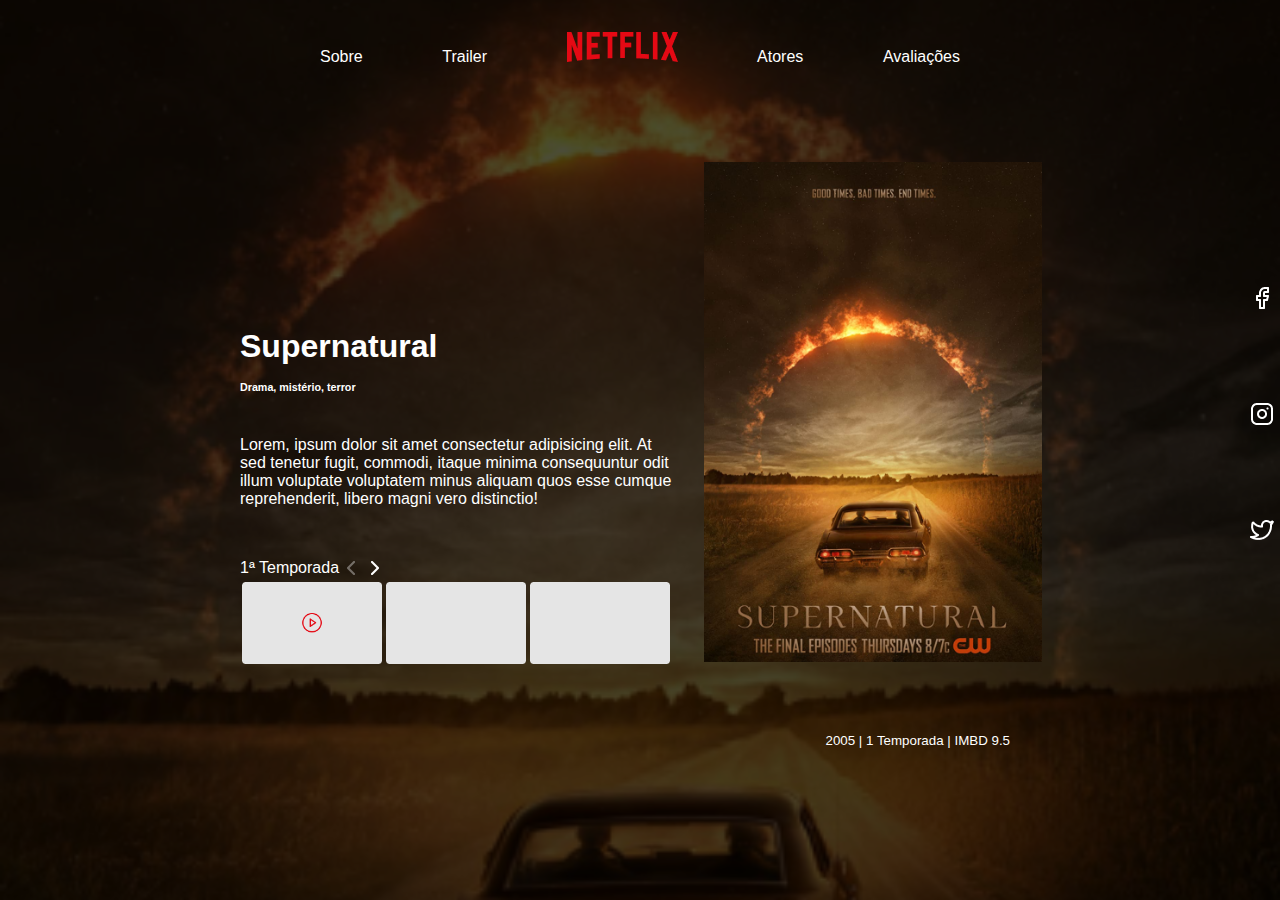
==== index.html @ bbbe7a8f "Execução do exercício 01" ====
<!DOCTYPE html>
<html lang="pt-br">
<head>
    <meta charset="UTF-8">
    <meta name="viewport" content="width=device-width, initial-scale=1.0">
    <title>Página do NETFLIX - Exercício M2S04</title>
    <link rel="stylesheet" href="styles.css">
</head>
<body>
    <div class="container"> 
        <div class="menu">
            <ul>
                <li>Sobre</li>
                <li>Trailer</li>
                <li><img alt="Netflix logo" src="./image/netflix_logo.png"></li>
                <li>Atores</li>
                <li>Avaliações</li>
            </ul>
        </div>
        <div class="content">
            <div class="info">
                <div>
                    <h1>Supernatural</h1>
                    <h6>Drama, mistério, terror</h6>
                    <span>Lorem, ipsum dolor sit amet consectetur adipisicing elit. At sed tenetur fugit, commodi, itaque minima consequuntur odit illum voluptate voluptatem minus aliquam quos esse cumque reprehenderit, libero magni vero distinctio!</span>
                </div>
                <div class="temporadas">
                    <span>1ª Temporada</span>
                    <img src="./image/chevron-left.png">
                    <img src="./image/chevron-right.png">
                </div>
                <div class="episodios">
                    <img class="telas" src="./image/ep2.png">
                    <img class="telas" src="./image/ep1.png">
                    <img class="telas" src="./image/ep1.png">


                </div>
            </div>
            <div class="image"><img style="height: 500px;" src="./image/poster.png" alt="Poster do filme"></div>
            <div class="social">
                <img src="./image/facebook.png" alt="">
                <img src="./image/instagram.png" alt="">
                <img src="./image/twitter.png" alt="">            
            </div>
        </div>
        <div class="footer">2005 | 1 Temporada | IMBD 9.5</div>
        <div class="overlay"></div>
    </div>
</body>
</html>
---- styles.css ----
* {
    margin: 0;
    padding: 0;
    color: white;
    font-family: 'Inter', sans-serif;
 }
 .overlay {
     position: absolute;
     top: 0;
     left: 0;
     width: 100%;
     height: 100%;
     background-color: rgba(0, 0, 0, 0.7); 
     z-index: 1;
 }
 .container {
     position: relative;
     display: flex;
     flex-direction: column;
     margin: 0 auto;
     background-image: url(./image/poster.png);
     background-size: cover;
     background-position: center;
     background-attachment: fixed;
     min-height: 100vh;
     z-index: 0;
 }
 
 .menu, .content, .footer {
     position: relative;
     z-index: 2;
 }
 
 .menu ul{
     display: flex;
     flex-direction: row;
     list-style: none;
     padding: 2em 25vw;
     justify-content: space-between;
     align-items: flex-end;
     z-index: 3;
 }
 ul li {
     cursor: pointer;
 }
 .content {
     display: flex;
     flex-direction: row;
     width: 100%;
     padding-top: 4em;
     z-index: 3;
 }
 .info {
     display: flex;
     flex-direction: column;
     max-width: 450px;
     justify-content: flex-end;
     padding: 0em 2em 0em 15em;
     align-items: flex-start;
 }
 .image {
     padding-right: 11em;
 }
 .image img {
     height: 200px;
 }
 
 h1 {
     padding-bottom: 0.5em;
 }
 h6 {
     padding-bottom: 4em;
 }
 .temporadas {
     padding-top: 3em;
     display: flex;
     flex-direction: row;
     align-items: center;
 }
 .social {
     display: flex;
     flex-direction: column;
 }
 .footer {
     display: flex;
     font-size: smaller;
     align-items: flex-end;
     flex-direction: row-reverse;
     padding: 5em 30vh 5em 5em;
 }
 .social {
     display: flex;
     flex-direction: column;
     padding: 2em 2em;
     justify-content: space-evenly;
 }
 .testando {
     z-index: 3;
 }
 .episodios {
     display: flex;
     width: 100%;
     flex-direction: row;
     justify-content: space-around;
 }
 .telas {
     width: 140px;
     padding: 2px;
 }
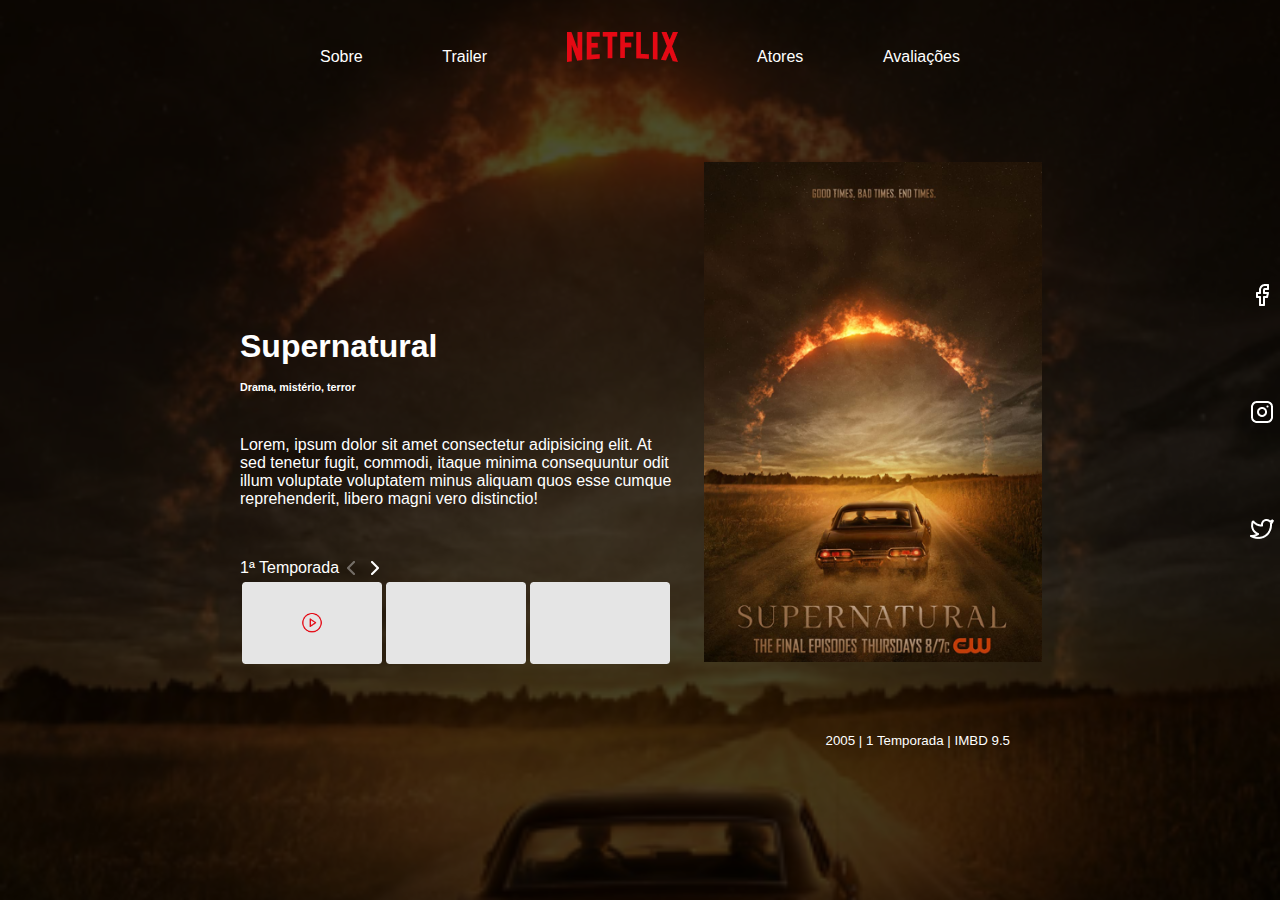
==== commit e82437fd: "Entrega do exercício 02" ====
--- a/index.html
+++ b/index.html
@@ -39,9 +39,15 @@
             </div>
             <div class="image"><img style="height: 500px;" src="./image/poster.png" alt="Poster do filme"></div>
             <div class="social">
-                <img src="./image/facebook.png" alt="">
-                <img src="./image/instagram.png" alt="">
-                <img src="./image/twitter.png" alt="">            
+                <a href="https://www.facebook.com/netflixbrasil/" target="_blank">
+                    <img src="./image/facebook.png" alt="Link para o Facebook da Netflix">
+                </a>
+                <a href="https://www.instagram.com/netflixbrasil/" target="_blank">
+                    <img src="./image/instagram.png" alt="">
+                </a>
+                <a href="https://x.com/NetflixBrasil" target="_blank">
+                    <img src="./image/twitter.png" alt="">
+                </a>
             </div>
         </div>
         <div class="footer">2005 | 1 Temporada | IMBD 9.5</div>
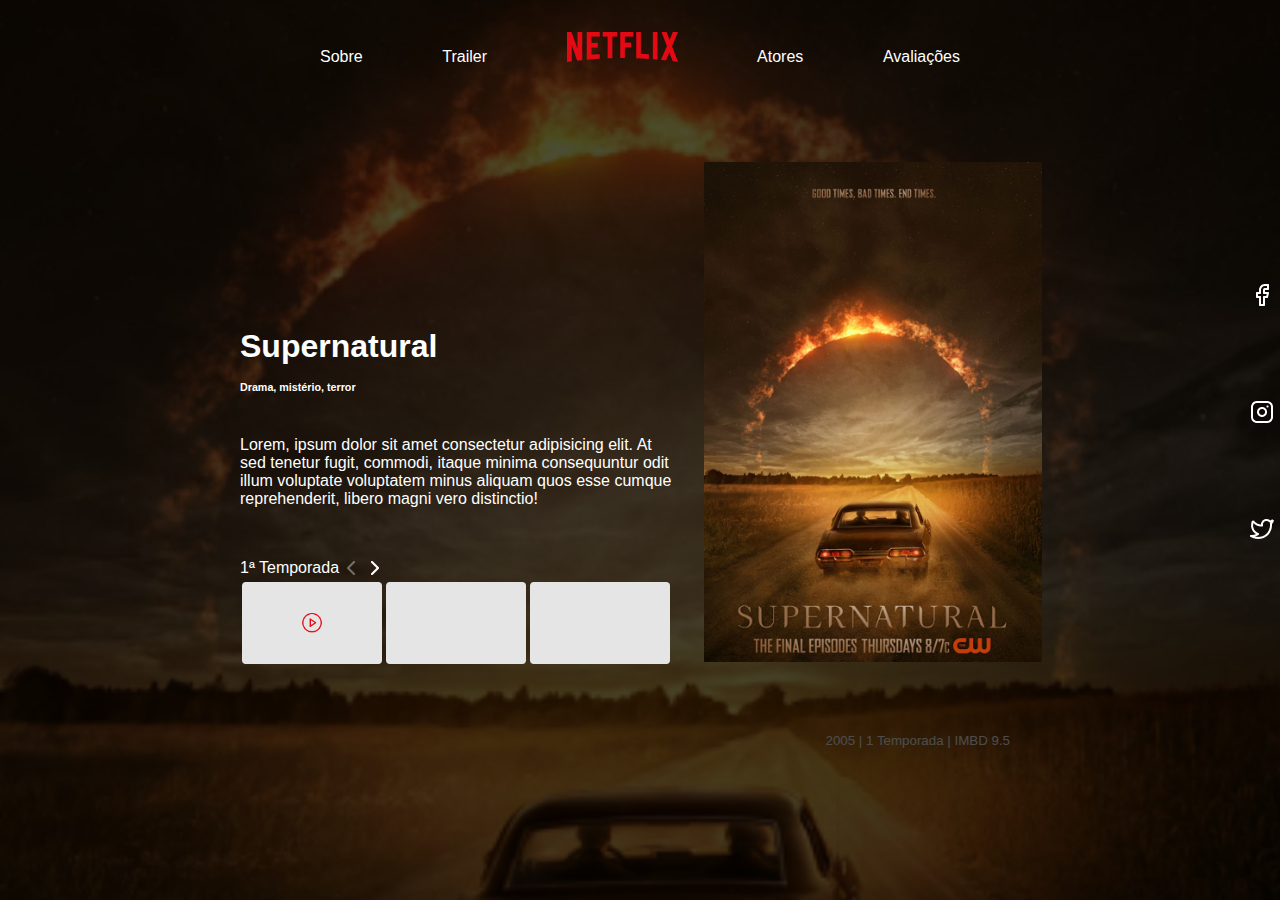
==== commit cbb2ad2a: "Resolução do exercício 03" ====
--- a/index.html
+++ b/index.html
@@ -10,11 +10,12 @@
     <div class="container"> 
         <div class="menu">
             <ul>
-                <li>Sobre</li>
-                <li>Trailer</li>
-                <li><img alt="Netflix logo" src="./image/netflix_logo.png"></li>
-                <li>Atores</li>
-                <li>Avaliações</li>
+                <li><a href="/nopage.html" target="_blank">Sobre</a></li>
+                <li><a href="/nopage.html" target="_blank">Trailer</a></li>
+                <li><a href="https://www.netflix.com/" target="_blank">
+                    <img alt="Netflix logo" src="./image/netflix_logo.png"></a></li>
+                <li><a href="/nopage.html" target="_blank">Atores</a></li>
+                <li><a href="/nopage.html" target="_blank">Avaliações</a></li>
             </ul>
         </div>
         <div class="content">
@@ -33,8 +34,6 @@
                     <img class="telas" src="./image/ep2.png">
                     <img class="telas" src="./image/ep1.png">
                     <img class="telas" src="./image/ep1.png">
-
-
                 </div>
             </div>
             <div class="image"><img style="height: 500px;" src="./image/poster.png" alt="Poster do filme"></div>
--- a/styles.css
+++ b/styles.css
@@ -3,107 +3,112 @@
     padding: 0;
     color: white;
     font-family: 'Inter', sans-serif;
- }
- .overlay {
-     position: absolute;
-     top: 0;
-     left: 0;
-     width: 100%;
-     height: 100%;
-     background-color: rgba(0, 0, 0, 0.7); 
-     z-index: 1;
- }
- .container {
-     position: relative;
-     display: flex;
-     flex-direction: column;
-     margin: 0 auto;
-     background-image: url(./image/poster.png);
-     background-size: cover;
-     background-position: center;
-     background-attachment: fixed;
-     min-height: 100vh;
-     z-index: 0;
- }
- 
- .menu, .content, .footer {
-     position: relative;
-     z-index: 2;
- }
- 
- .menu ul{
-     display: flex;
-     flex-direction: row;
-     list-style: none;
-     padding: 2em 25vw;
-     justify-content: space-between;
-     align-items: flex-end;
-     z-index: 3;
- }
- ul li {
-     cursor: pointer;
- }
- .content {
-     display: flex;
-     flex-direction: row;
-     width: 100%;
-     padding-top: 4em;
-     z-index: 3;
- }
- .info {
-     display: flex;
-     flex-direction: column;
-     max-width: 450px;
-     justify-content: flex-end;
-     padding: 0em 2em 0em 15em;
-     align-items: flex-start;
- }
- .image {
-     padding-right: 11em;
- }
- .image img {
-     height: 200px;
- }
- 
- h1 {
-     padding-bottom: 0.5em;
- }
- h6 {
-     padding-bottom: 4em;
- }
- .temporadas {
-     padding-top: 3em;
-     display: flex;
-     flex-direction: row;
-     align-items: center;
- }
- .social {
-     display: flex;
-     flex-direction: column;
- }
- .footer {
-     display: flex;
-     font-size: smaller;
-     align-items: flex-end;
-     flex-direction: row-reverse;
-     padding: 5em 30vh 5em 5em;
- }
- .social {
-     display: flex;
-     flex-direction: column;
-     padding: 2em 2em;
-     justify-content: space-evenly;
- }
- .testando {
-     z-index: 3;
- }
- .episodios {
-     display: flex;
-     width: 100%;
-     flex-direction: row;
-     justify-content: space-around;
- }
- .telas {
-     width: 140px;
-     padding: 2px;
- }+}
+.overlay {
+    position: absolute;
+    top: 0;
+    left: 0;
+    width: 100%;
+    height: 100%;
+    background-color: rgba(0, 0, 0, 0.7); 
+    z-index: 1;
+}
+.container {
+    position: relative;
+    display: flex;
+    flex-direction: column;
+    margin: 0 auto;
+    background-image: url(./image/poster.png);
+    background-size: cover;
+    background-position: center;
+    background-attachment: fixed;
+    min-height: 100vh;
+    z-index: 0;
+}
+.menu {
+    position: relative;
+    z-index: 2;
+}
+.menu ul {
+    display: flex;
+    flex-direction: row;
+    list-style: none;
+    padding: 2em 25vw;
+    justify-content: space-between;
+    align-items: flex-end;
+    z-index: 3;
+}
+.menu ul li {
+    cursor: pointer;
+}
+.menu ul li a {
+    text-decoration: none; /* Remove underline */
+    color: inherit; /* Inherit color from parent */
+    cursor: pointer; /* Ensure pointer cursor is set */
+}
+.menu ul li a:hover {
+    color: lightblue; /* Change color on hover */
+}
+.content {
+    display: flex;
+    flex-direction: row;
+    width: 100%;
+    padding-top: 4em;
+    z-index: 3;
+}
+.info {
+    display: flex;
+    flex-direction: column;
+    max-width: 450px;
+    justify-content: flex-end;
+    padding: 0em 2em 0em 15em;
+    align-items: flex-start;
+}
+.image {
+    padding-right: 11em;
+}
+.image img {
+    height: 200px;
+}
+h1 {
+    padding-bottom: 0.5em;
+}
+h6 {
+    padding-bottom: 4em;
+}
+.temporadas {
+    padding-top: 3em;
+    display: flex;
+    flex-direction: row;
+    align-items: center;
+}
+.social {
+    display: flex;
+    flex-direction: column;
+}
+.footer {
+    display: flex;
+    font-size: smaller;
+    align-items: flex-end;
+    flex-direction: row-reverse;
+    padding: 5em 30vh 5em 5em;
+}
+.social {
+    display: flex;
+    flex-direction: column;
+    padding: 2em 2em;
+    justify-content: space-evenly;
+}
+.testando {
+    z-index: 3;
+}
+.episodios {
+    display: flex;
+    width: 100%;
+    flex-direction: row;
+    justify-content: space-around;
+}
+.telas {
+    width: 140px;
+    padding: 2px;
+}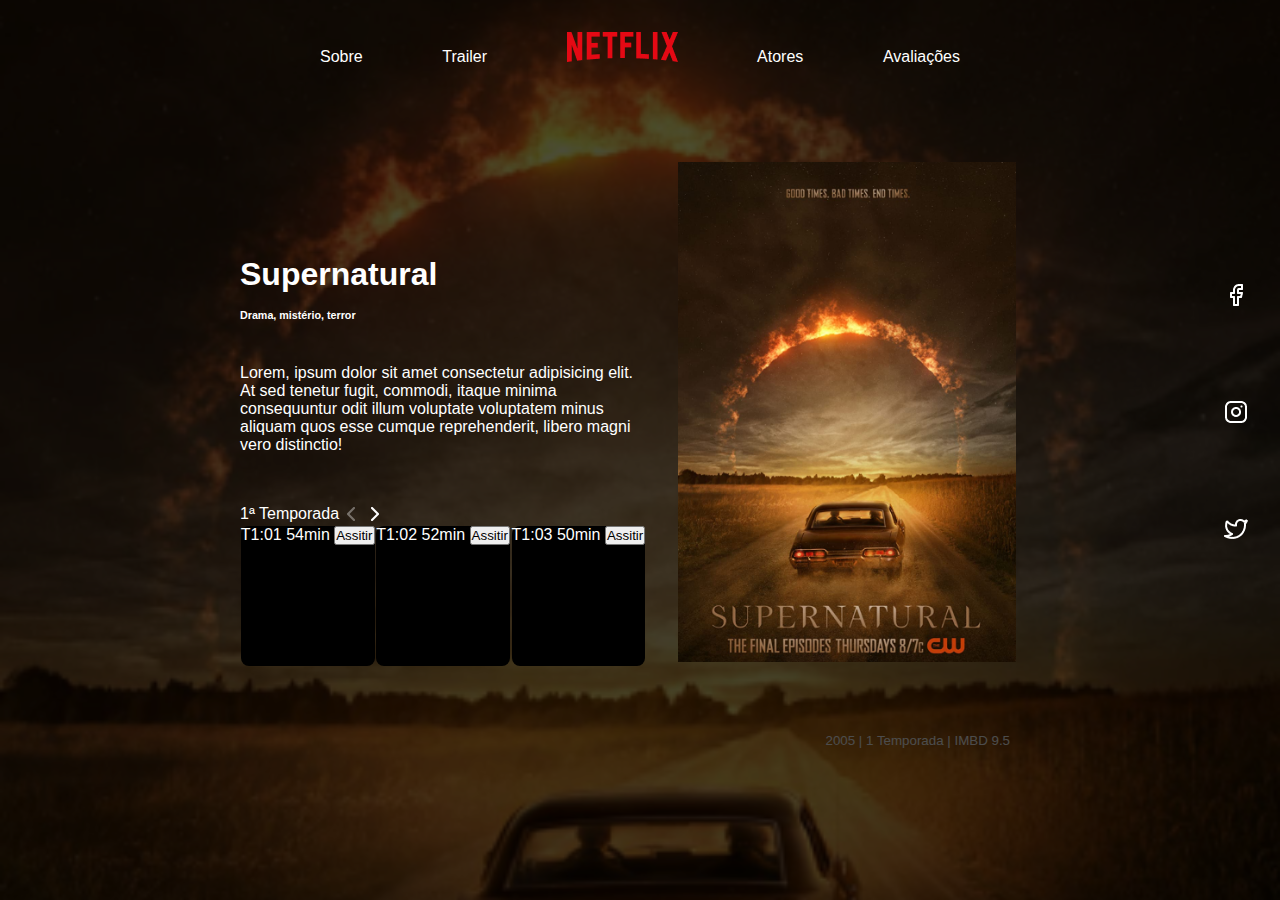
==== commit ef61bd77: "Resolução Ex06" ====
--- a/index.html
+++ b/index.html
@@ -30,10 +30,8 @@
                     <img src="./image/chevron-left.png">
                     <img src="./image/chevron-right.png">
                 </div>
-                <div class="episodios">
-                    <img class="telas" src="./image/ep2.png">
-                    <img class="telas" src="./image/ep1.png">
-                    <img class="telas" src="./image/ep1.png">
+                <div id="divepisodios" class="episodios">
+                    
                 </div>
             </div>
             <div class="image"><img style="height: 500px;" src="./image/poster.png" alt="Poster do filme"></div>
@@ -52,5 +50,6 @@
         <div class="footer">2005 | 1 Temporada | IMBD 9.5</div>
         <div class="overlay"></div>
     </div>
+    <script src="script.js"></script>
 </body>
 </html>--- a/styles.css
+++ b/styles.css
@@ -105,10 +105,20 @@
 .episodios {
     display: flex;
     width: 100%;
+    height: 140px;
     flex-direction: row;
     justify-content: space-around;
 }
 .telas {
     width: 140px;
     padding: 2px;
+}
+.cardEpisodio {
+    width: 240;
+    height: 140;
+    background-color: rgb(0, 0, 0);
+    border-radius: 8px;
+}
+button {
+    color: black;
 }